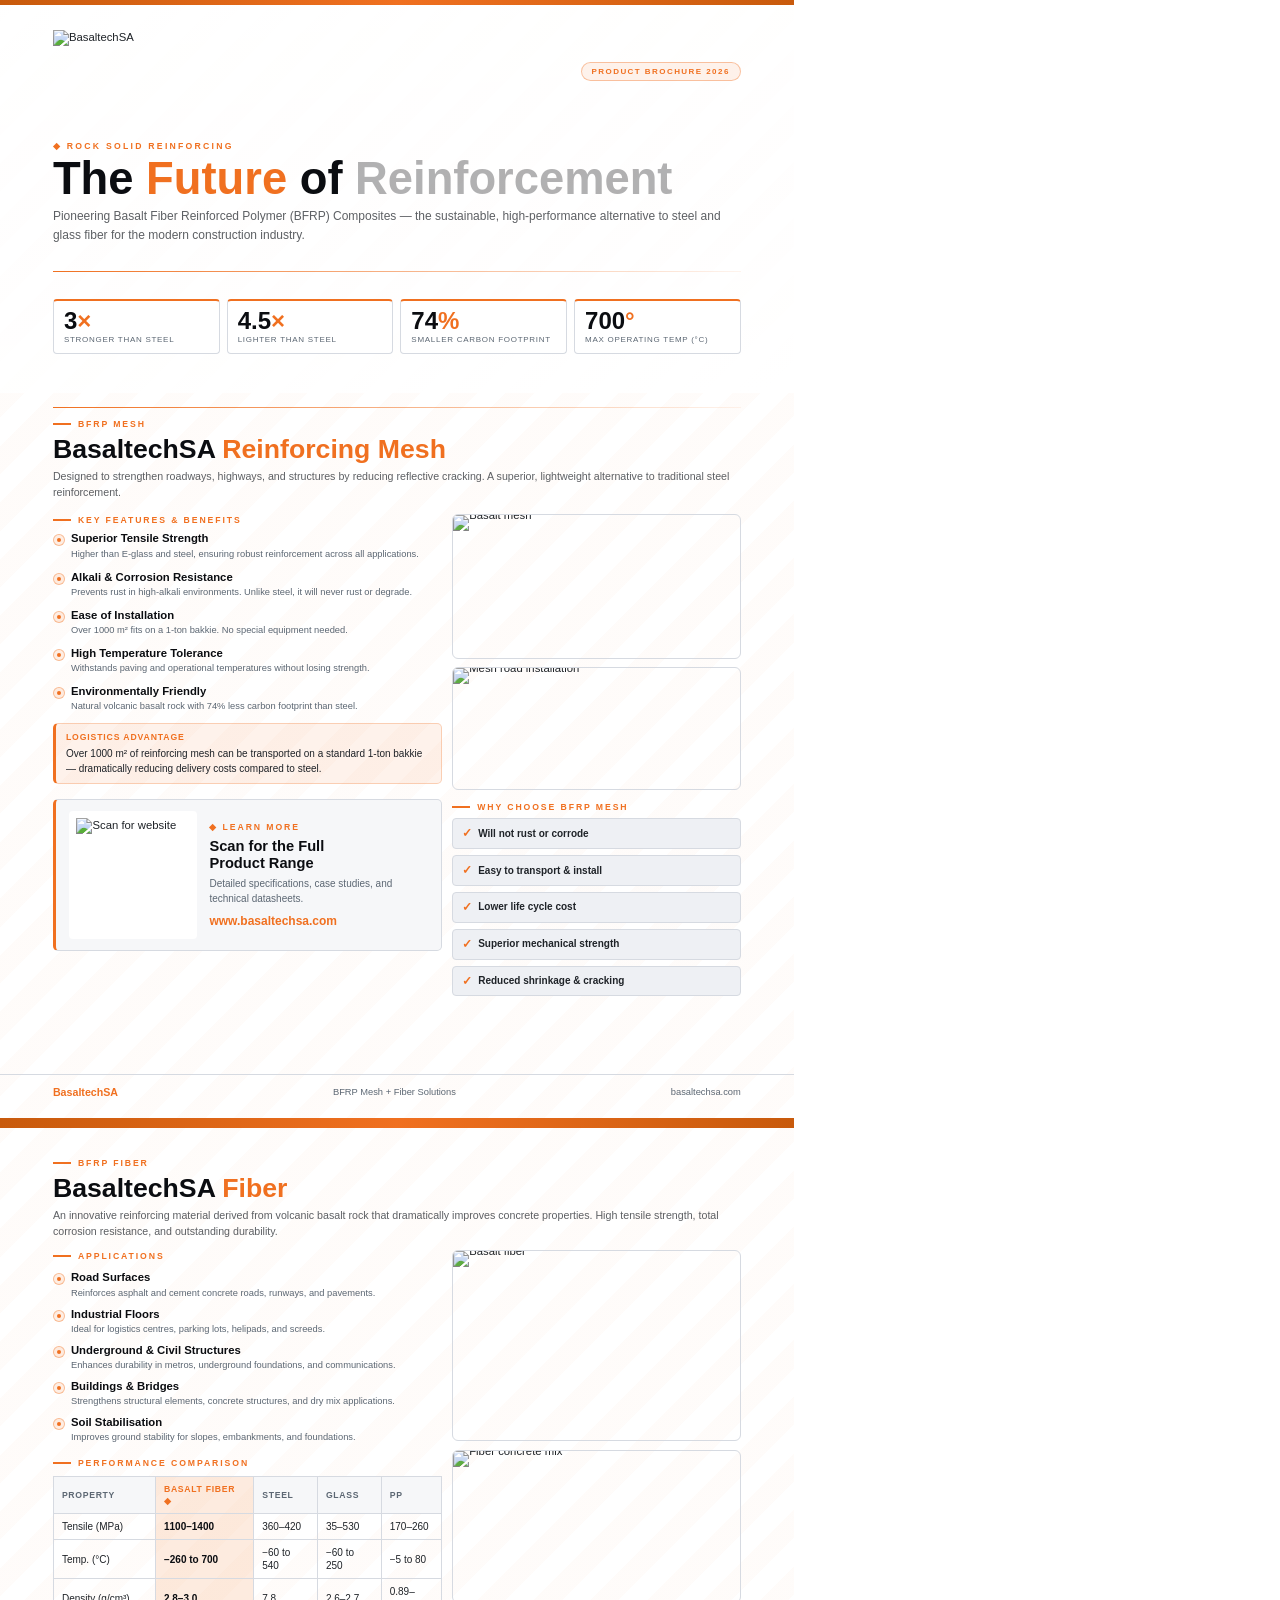
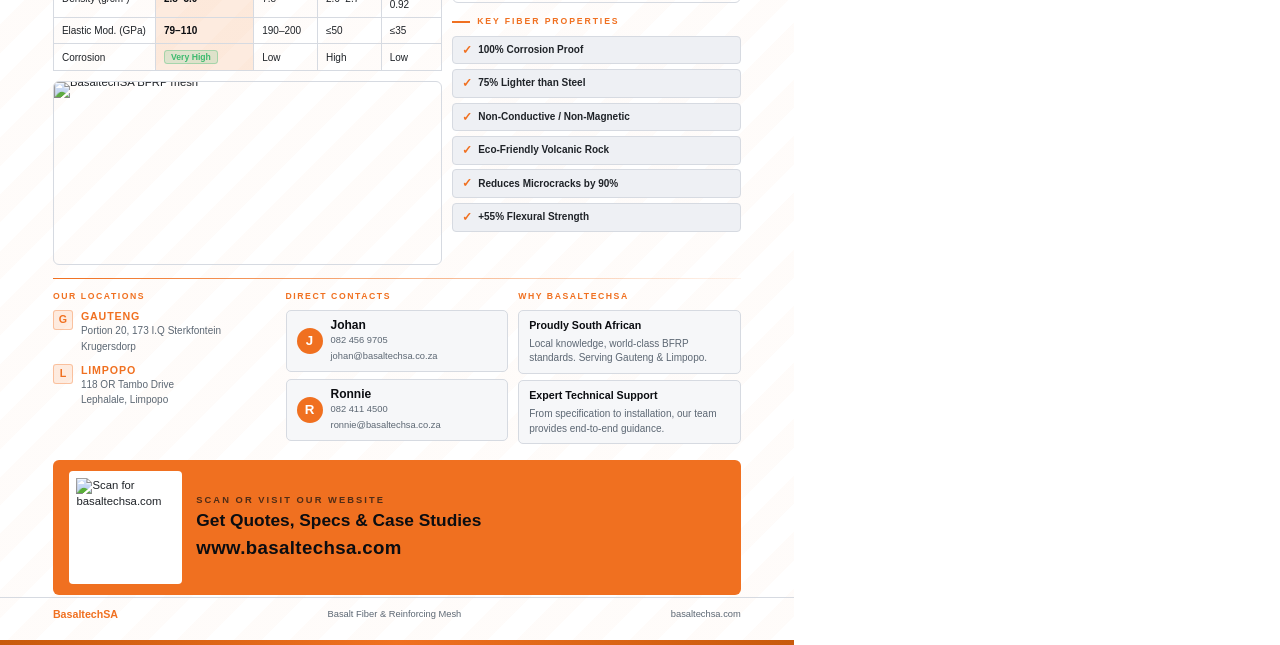
==== flyer/flyer_source_light.html @ 9d3e3dca "light" ====
<!DOCTYPE html>
<html lang="en">
<head>
<meta charset="UTF-8"/>
<style>

@page { size: A4; margin: 0; }
*, *::before, *::after { box-sizing: border-box; margin: 0; padding: 0; }

:root {
  --orange:      #F07020;
  --orange-dark: #C85A0C;
  --dark:        #ffffff;
  --card:        #f6f7f9;
  --card-2:      #eef0f4;
  --line:        #d6dae1;
  --text:        #1f2328;
  --muted:       #5c6773;
  --white:       #0b0d11;
}

body {
  font-family: "Liberation Sans", Arial, sans-serif;
  background: var(--dark);
  color: var(--text);
  font-size: 8.5pt;
  line-height: 1.4;
}

.page {
  width: 210mm;
  height: 297mm;
  position: relative;
  overflow: hidden;
  break-after: page;
  background: var(--dark);
}
.page:last-child { break-after: auto; }

.top-bar, .btm-bar {
  position: absolute; left: 0; right: 0; height: 5px; z-index: 10;
  background: linear-gradient(90deg, var(--orange-dark), var(--orange), var(--orange-dark));
}
.top-bar { top: 0; }
.btm-bar { bottom: 0; }

.stripes {
  position: absolute; inset: 0; z-index: 0; pointer-events: none;
  background-image: repeating-linear-gradient(
    -45deg, transparent, transparent 20px,
    rgba(240,112,32,0.025) 20px, rgba(240,112,32,0.025) 40px
  );
}

/* ─── SHARED ─────────────────────────── */
.eyebrow {
  font-family: "URW Gothic", "Liberation Sans", sans-serif;
  font-size: 6.5pt; font-weight: 700; letter-spacing: 0.22em;
  text-transform: uppercase; color: var(--orange);
  display: flex; align-items: center; gap: 7px; margin-bottom: 4pt;
}
.eyebrow::before { content: ''; width: 18px; height: 2px; background: var(--orange); flex-shrink: 0; }

.section-title {
  font-family: "URW Gothic", "Liberation Sans", sans-serif;
  font-size: 20pt; font-weight: 700; line-height: 1.1; color: var(--white); margin-bottom: 3pt;
}
.section-title .acc { color: var(--orange); }
.section-sub { font-size: 8pt; color: rgba(31,35,40,0.72); line-height: 1.5; margin-bottom: 8pt; }

.card { background: var(--card); border: 1px solid var(--line); border-radius: 5px; padding: 7px 10px; }
.card-orange {
  background: rgba(240,112,32,0.09); border: 1px solid rgba(240,112,32,0.28);
  border-left: 3px solid var(--orange); border-radius: 5px; padding: 7px 10px;
}

.feat-item { display: flex; gap: 6px; align-items: flex-start; margin-bottom: 5pt; }
.feat-dot {
  width: 12px; height: 12px; flex-shrink: 0; margin-top: 2px;
  background: rgba(240,112,32,0.12); border: 1px solid rgba(240,112,32,0.4);
  border-radius: 50%; display: flex; align-items: center; justify-content: center;
}
.feat-dot::after { content: ''; width: 4px; height: 4px; background: var(--orange); border-radius: 50%; }
.feat-title { font-family: "URW Gothic", sans-serif; font-weight: 700; font-size: 8.5pt; color: var(--white); display: block; line-height: 1.2; }
.feat-desc { font-size: 7pt; color: var(--muted); line-height: 1.35; }

.check-item {
  display: flex; align-items: center; gap: 6px;
  background: var(--card-2); border: 1px solid var(--line);
  border-radius: 4px; padding: 5px 9px; margin-bottom: 3.5pt;
}
.check-mark { color: var(--orange); font-size: 9pt; font-weight: 700; flex-shrink: 0; }
.check-text { font-family: "URW Gothic", sans-serif; font-weight: 700; font-size: 7.5pt; color: var(--text); }

.img-box { border-radius: 6px; overflow: hidden; border: 1px solid var(--line); line-height: 0; }
.img-box img { width: 100%; display: block; filter: saturate(0.9); object-fit: cover; }

.two-col { display: flex; gap: 10px; }
.col-l { flex: 0 0 103mm; width: 103mm; }
.col-r { flex: 1; }

.pg-footer {
  position: absolute; bottom: 6mm; left: 0; right: 0;
  padding: 2.5mm 14mm 0; border-top: 1px solid var(--line);
  display: flex; justify-content: space-between; align-items: center;
  font-size: 7pt; color: var(--muted); z-index: 5;
}
.pg-footer-brand { font-family: "URW Gothic", sans-serif; font-weight: 700; color: var(--orange); font-size: 8pt; }

/* ════ PAGE 1 ═══════════════════════════ */

.p1-bg {
  position: absolute; top: 0; left: 0; right: 0; height: 97mm; z-index: 0;
  background-image: url('file:///sessions/stoic-focused-clarke/mnt/BasaltechSA/images/BasaltMeshRoad.avif');
  background-size: cover; background-position: center 35%;
  filter: brightness(1.05) saturate(0.75);
}
.p1-grad {
  position: absolute; top: 0; left: 0; right: 0; height: 104mm; z-index: 1;
  background: linear-gradient(175deg, rgba(255,255,255,0.96) 0%, rgba(255,255,255,0.7) 55%, rgba(255,255,255,1) 100%);
}
.p1-cover { position: relative; z-index: 2; padding: 8mm 14mm 6mm; }

.p1-header { display: flex; align-items: center; justify-content: space-between; margin-bottom: 7mm; }
.p1-logo { height: 22mm; width: auto; }

/* QR Code panel — page 1 (big, fills space) */
.qr-panel {
  display: flex; gap: 12px; align-items: center;
  background: var(--card); border: 1px solid var(--line);
  border-left: 3px solid var(--orange);
  border-radius: 5px; padding: 11px 13px; margin-top: 9pt;
}
.qr-panel-img {
  width: 34mm; height: 34mm; flex-shrink: 0;
  border-radius: 4px; background: #fff; padding: 2mm;
}
.qr-panel-img img { width: 100%; height: 100%; display: block; }
.qr-panel-eyebrow {
  font-family: "URW Gothic", sans-serif; font-weight: 700; font-size: 6.5pt;
  color: var(--orange); letter-spacing: 0.22em; text-transform: uppercase;
  margin-bottom: 4pt;
}
.qr-panel-title {
  font-family: "URW Gothic", sans-serif; font-weight: 700; font-size: 11pt;
  color: var(--white); line-height: 1.15; margin-bottom: 4pt;
}
.qr-panel-text { font-size: 7.5pt; color: var(--muted); line-height: 1.45; margin-bottom: 5pt; }
.qr-panel-url {
  font-family: "URW Gothic", sans-serif; font-weight: 700; font-size: 9pt;
  color: var(--orange); display: block;
}

/* Web banner with integrated QR — page 2 */
.web-cta {
  background: var(--orange); border-radius: 6px; padding: 11px 16px;
  display: flex; align-items: center; gap: 14px; margin-top: 9pt;
}
.web-cta-qr {
  width: 30mm; height: 30mm; flex-shrink: 0;
  background: #fff; border-radius: 4px; padding: 2mm;
}
.web-cta-qr img { width: 100%; height: 100%; display: block; }
.web-cta-label {
  font-family: "URW Gothic", sans-serif; font-size: 7pt; font-weight: 700;
  letter-spacing: 0.22em; text-transform: uppercase; color: rgba(17,18,20,0.72);
  margin-bottom: 3pt;
}
.web-cta-headline {
  font-family: "URW Gothic", sans-serif; font-size: 13pt; font-weight: 700;
  color: #0b0d11; line-height: 1.15; margin-bottom: 3pt;
}
.web-cta-url {
  font-family: "URW Gothic", sans-serif; font-size: 14pt; font-weight: 700;
  color: #0b0d11; letter-spacing: 0.02em;
}
.p1-badge {
  font-family: "URW Gothic", sans-serif; font-size: 6pt; font-weight: 700;
  letter-spacing: 0.18em; text-transform: uppercase; color: var(--orange);
  border: 1px solid rgba(240,112,32,0.38); background: rgba(240,112,32,0.09);
  padding: 3px 10px; border-radius: 20px;
}
.p1-tag {
  font-family: "URW Gothic", sans-serif; font-size: 6.5pt; font-weight: 700;
  letter-spacing: 0.26em; text-transform: uppercase; color: var(--orange); margin-bottom: 3pt;
}
.p1-h1 {
  font-family: "URW Gothic", "Liberation Sans", sans-serif;
  font-size: 34pt; font-weight: 700; line-height: 1.0; color: var(--white); margin-bottom: 4pt;
}
.p1-h1 .acc { color: var(--orange); }
.p1-h1 .dim { color: rgba(11,13,17,0.32); }
.p1-sub { font-size: 9pt; color: rgba(31,35,40,0.72); line-height: 1.6; margin-bottom: 7mm; }

.p1-divider { height: 1px; background: linear-gradient(90deg, var(--orange), rgba(240,112,32,0.08)); margin-bottom: 7mm; }

.p1-stats { display: flex; gap: 7px; }
.p1-stat {
  flex: 1; background: rgba(255,255,255,0.94); border: 1px solid var(--line);
  border-top: 2.5px solid var(--orange); border-radius: 4px; padding: 8px 10px;
}
.p1-stat-n { font-family: "URW Gothic", sans-serif; font-size: 18pt; font-weight: 700; color: var(--white); line-height: 1; }
.p1-stat-n em { color: var(--orange); font-style: normal; }
.p1-stat-l { font-size: 6pt; color: var(--muted); text-transform: uppercase; letter-spacing: 0.09em; margin-top: 2px; line-height: 1.3; }

.p1-mesh { position: relative; z-index: 2; padding: 8mm 14mm 0; }
.p1-mesh .section-sub { margin-bottom: 10pt; }
.p1-mesh .feat-item { margin-bottom: 6.5pt; }
.p1-mesh .check-item { margin-bottom: 4.5pt; padding: 6px 9px; }
.p1-mesh .qr-panel { margin-top: 11pt; }

/* ════ PAGE 2 ═══════════════════════════ */

.p2-body { position: relative; z-index: 2; padding: 9mm 14mm 0; }

.comp-table { width: 100%; border-collapse: collapse; font-size: 7.5pt; margin-top: 5pt; }
.comp-table th {
  background: var(--card); color: var(--muted);
  font-family: "URW Gothic", sans-serif; font-weight: 700; font-size: 6.5pt;
  letter-spacing: 0.08em; text-transform: uppercase;
  padding: 6px 8px; border: 1px solid var(--line); text-align: left;
}
.comp-table th.hl { background: rgba(240,112,32,0.14); color: var(--orange); }
.comp-table td { padding: 6px 8px; border: 1px solid var(--line); color: var(--text); line-height: 1.3; }
.comp-table tr:nth-child(even) td { background: rgba(255,255,255,0.025); }
.comp-table tr td.hl, .comp-table tr:nth-child(even) td.hl { background: rgba(240,112,32,0.14); color: var(--white); font-family: "URW Gothic", sans-serif; font-weight: 700; }
.badge-green {
  background: rgba(61,186,110,0.16); color: #3dba6e; border: 1px solid rgba(61,186,110,0.35);
  border-radius: 3px; padding: 1px 6px; font-size: 6.5pt;
  font-family: "URW Gothic", sans-serif; font-weight: 700;
}

.contact-grid { display: flex; gap: 10px; margin-bottom: 8pt; }
.contact-col { flex: 1; }
.contact-col-title {
  font-family: "URW Gothic", sans-serif; font-size: 6.5pt; font-weight: 700;
  letter-spacing: 0.18em; text-transform: uppercase; color: var(--orange); margin-bottom: 6pt;
}
.loc-item { display: flex; gap: 8px; align-items: flex-start; margin-bottom: 7pt; }
.loc-icon {
  width: 20px; height: 20px; background: rgba(240,112,32,0.12);
  border: 1px solid rgba(240,112,32,0.35); border-radius: 3px;
  color: var(--orange); font-family: "URW Gothic", sans-serif; font-weight: 700; font-size: 8pt;
  display: flex; align-items: center; justify-content: center; flex-shrink: 0;
}
.loc-label { font-family: "URW Gothic", sans-serif; font-weight: 700; font-size: 8pt; color: var(--orange); text-transform: uppercase; letter-spacing: 0.08em; display: block; line-height: 1.2; }
.loc-addr { font-size: 7.5pt; color: var(--muted); line-height: 1.5; }

.person-card {
  display: flex; gap: 8px; align-items: center;
  background: var(--card); border: 1px solid var(--line);
  border-radius: 5px; padding: 7px 10px; margin-bottom: 5pt;
}
.person-avatar {
  width: 26px; height: 26px; background: var(--orange); border-radius: 50%;
  color: #fff; font-family: "URW Gothic", sans-serif; font-weight: 700; font-size: 10pt;
  display: flex; align-items: center; justify-content: center; flex-shrink: 0;
}
.person-name { font-family: "URW Gothic", sans-serif; font-weight: 700; font-size: 9pt; color: var(--white); display: block; line-height: 1.2; }
.person-detail { font-size: 7pt; color: var(--muted); line-height: 1.5; }

.web-banner {
  background: var(--orange); border-radius: 5px; padding: 9px 14px;
  display: flex; justify-content: space-between; align-items: center; margin-top: 9pt;
}
.web-banner-label { font-family: "URW Gothic", sans-serif; font-size: 7pt; font-weight: 700; letter-spacing: 0.18em; text-transform: uppercase; color: rgba(17,18,20,0.72); }
.web-banner-url { font-family: "URW Gothic", sans-serif; font-size: 15pt; font-weight: 700; color: #0b0d11; }

</style>
</head>
<body>

<!-- ══════════ PAGE 1 — COVER + MESH ══════════ -->
<div class="page">
  <div class="top-bar"></div>
  <div class="btm-bar"></div>
  <div class="stripes"></div>
  <div class="p1-bg"></div>
  <div class="p1-grad"></div>

  <div class="p1-cover">
    <div class="p1-header">
      <img class="p1-logo"
           src="file:///sessions/stoic-focused-clarke/mnt/BasaltechSA/images/logo/basaltechsa-small-margin.png"
           alt="BasaltechSA"/>
      <span class="p1-badge">Product Brochure 2026</span>
    </div>
    <div class="p1-tag">◆ Rock Solid Reinforcing</div>
    <div class="p1-h1">The <span class="acc">Future</span> of <span class="dim">Reinforcement</span></div>
    <div class="p1-sub">Pioneering Basalt Fiber Reinforced Polymer (BFRP) Composites — the sustainable, high-performance alternative to steel and glass fiber for the modern construction industry.</div>
    <div class="p1-divider"></div>
    <div class="p1-stats">
      <div class="p1-stat"><div class="p1-stat-n">3<em>×</em></div><div class="p1-stat-l">Stronger Than Steel</div></div>
      <div class="p1-stat"><div class="p1-stat-n">4.5<em>×</em></div><div class="p1-stat-l">Lighter Than Steel</div></div>
      <div class="p1-stat"><div class="p1-stat-n">74<em>%</em></div><div class="p1-stat-l">Smaller Carbon Footprint</div></div>
      <div class="p1-stat"><div class="p1-stat-n">700<em>°</em></div><div class="p1-stat-l">Max Operating Temp (°C)</div></div>
    </div>
  </div>

  <div class="p1-mesh">
    <div style="height:1px;background:linear-gradient(90deg,var(--orange),rgba(240,112,32,0.08));margin-bottom:7pt;"></div>
    <div class="eyebrow">BFRP Mesh</div>
    <div class="section-title">BasaltechSA <span class="acc">Reinforcing Mesh</span></div>
    <div class="section-sub">Designed to strengthen roadways, highways, and structures by reducing reflective cracking. A superior, lightweight alternative to traditional steel reinforcement.</div>

    <div class="two-col">
      <div class="col-l">
        <div class="eyebrow" style="margin-bottom:5pt;">Key Features &amp; Benefits</div>
        <div class="feat-item"><div class="feat-dot"></div><div>
          <span class="feat-title">Superior Tensile Strength</span>
          <span class="feat-desc">Higher than E-glass and steel, ensuring robust reinforcement across all applications.</span>
        </div></div>
        <div class="feat-item"><div class="feat-dot"></div><div>
          <span class="feat-title">Alkali &amp; Corrosion Resistance</span>
          <span class="feat-desc">Prevents rust in high-alkali environments. Unlike steel, it will never rust or degrade.</span>
        </div></div>
        <div class="feat-item"><div class="feat-dot"></div><div>
          <span class="feat-title">Ease of Installation</span>
          <span class="feat-desc">Over 1000 m² fits on a 1-ton bakkie. No special equipment needed.</span>
        </div></div>
        <div class="feat-item"><div class="feat-dot"></div><div>
          <span class="feat-title">High Temperature Tolerance</span>
          <span class="feat-desc">Withstands paving and operational temperatures without losing strength.</span>
        </div></div>
        <div class="feat-item"><div class="feat-dot"></div><div>
          <span class="feat-title">Environmentally Friendly</span>
          <span class="feat-desc">Natural volcanic basalt rock with 74% less carbon footprint than steel.</span>
        </div></div>
        <div class="card-orange" style="margin-top:6pt;">
          <div style="font-family:'URW Gothic',sans-serif;font-weight:700;font-size:6.5pt;color:var(--orange);letter-spacing:0.1em;text-transform:uppercase;margin-bottom:3pt;">Logistics Advantage</div>
          <div style="font-size:7.5pt;color:var(--text);line-height:1.45;">Over 1000 m² of reinforcing mesh can be transported on a standard 1-ton bakkie — dramatically reducing delivery costs compared to steel.</div>
        </div>

        <div class="qr-panel">
          <div class="qr-panel-img">
            <img src="file:///sessions/stoic-focused-clarke/mnt/BasaltechSA/images/qrcode-light.png" alt="Scan for website"/>
          </div>
          <div>
            <div class="qr-panel-eyebrow">◆ Learn More</div>
            <div class="qr-panel-title">Scan for the Full<br>Product Range</div>
            <div class="qr-panel-text">Detailed specifications, case studies, and technical datasheets.</div>
            <span class="qr-panel-url">www.basaltechsa.com</span>
          </div>
        </div>
      </div>

      <div class="col-r">
        <div class="img-box" style="margin-bottom:6pt;">
          <img src="file:///sessions/stoic-focused-clarke/mnt/BasaltechSA/images/BasaltMesh1.jpg"
               style="height:38mm;" alt="Basalt mesh"/>
        </div>
        <div class="img-box" style="margin-bottom:8pt;">
          <img src="file:///sessions/stoic-focused-clarke/mnt/BasaltechSA/images/BasaltMeshRoad1.avif"
               style="height:32mm;" alt="Mesh road installation"/>
        </div>
        <div class="eyebrow" style="margin-bottom:4pt;">Why Choose BFRP Mesh</div>
        <div class="check-item"><span class="check-mark">✓</span><span class="check-text">Will not rust or corrode</span></div>
        <div class="check-item"><span class="check-mark">✓</span><span class="check-text">Easy to transport &amp; install</span></div>
        <div class="check-item"><span class="check-mark">✓</span><span class="check-text">Lower life cycle cost</span></div>
        <div class="check-item"><span class="check-mark">✓</span><span class="check-text">Superior mechanical strength</span></div>
        <div class="check-item"><span class="check-mark">✓</span><span class="check-text">Reduced shrinkage &amp; cracking</span></div>
      </div>
    </div>
  </div>

  <div class="pg-footer">
    <span class="pg-footer-brand">BasaltechSA</span>
    <span>BFRP Mesh + Fiber Solutions</span>
    <span>basaltechsa.com</span>
  </div>
</div>


<!-- ══════════ PAGE 2 — FIBER + CONTACT (unchanged) ══════════ -->
<div class="page">
  <div class="top-bar"></div>
  <div class="btm-bar"></div>
  <div class="stripes"></div>

  <div class="p2-body">

    <div class="eyebrow">BFRP Fiber</div>
    <div class="section-title">BasaltechSA <span class="acc">Fiber</span></div>
    <div class="section-sub">An innovative reinforcing material derived from volcanic basalt rock that dramatically improves concrete properties. High tensile strength, total corrosion resistance, and outstanding durability.</div>

    <div class="two-col">
      <div class="col-l">
        <div class="eyebrow" style="margin-bottom:7pt;">Applications</div>
        <div class="feat-item"><div class="feat-dot"></div><div>
          <span class="feat-title">Road Surfaces</span>
          <span class="feat-desc">Reinforces asphalt and cement concrete roads, runways, and pavements.</span>
        </div></div>
        <div class="feat-item"><div class="feat-dot"></div><div>
          <span class="feat-title">Industrial Floors</span>
          <span class="feat-desc">Ideal for logistics centres, parking lots, helipads, and screeds.</span>
        </div></div>
        <div class="feat-item"><div class="feat-dot"></div><div>
          <span class="feat-title">Underground &amp; Civil Structures</span>
          <span class="feat-desc">Enhances durability in metros, underground foundations, and communications.</span>
        </div></div>
        <div class="feat-item"><div class="feat-dot"></div><div>
          <span class="feat-title">Buildings &amp; Bridges</span>
          <span class="feat-desc">Strengthens structural elements, concrete structures, and dry mix applications.</span>
        </div></div>
        <div class="feat-item"><div class="feat-dot"></div><div>
          <span class="feat-title">Soil Stabilisation</span>
          <span class="feat-desc">Improves ground stability for slopes, embankments, and foundations.</span>
        </div></div>

        <div class="eyebrow" style="margin-top:9pt;margin-bottom:5pt;">Performance Comparison</div>
        <table class="comp-table">
          <thead>
            <tr>
              <th style="width:27mm;">Property</th>
              <th class="hl" style="width:26mm;">Basalt Fiber ◆</th>
              <th>Steel</th><th>Glass</th><th>PP</th>
            </tr>
          </thead>
          <tbody>
            <tr><td>Tensile (MPa)</td><td class="hl">1100–1400</td><td>360–420</td><td>35–530</td><td>170–260</td></tr>
            <tr><td>Temp. (°C)</td><td class="hl">−260 to 700</td><td>−60 to 540</td><td>−60 to 250</td><td>−5 to 80</td></tr>
            <tr><td>Density (g/cm³)</td><td class="hl">2.8–3.0</td><td>7.8</td><td>2.6–2.7</td><td>0.89–0.92</td></tr>
            <tr><td>Elastic Mod. (GPa)</td><td class="hl">79–110</td><td>190–200</td><td>≤50</td><td>≤35</td></tr>
            <tr><td>Corrosion</td><td class="hl"><span class="badge-green">Very High</span></td><td>Low</td><td>High</td><td>Low</td></tr>
          </tbody>
        </table>

        <div class="img-box" style="margin-top:8pt;">
          <img src="file:///sessions/stoic-focused-clarke/mnt/BasaltechSA/images/BasaltMesh3.jpg"
               style="height:48mm;" alt="BasaltechSA BFRP mesh"/>
        </div>
      </div>

      <div class="col-r">
        <div class="img-box" style="margin-bottom:7pt;">
          <img src="file:///sessions/stoic-focused-clarke/mnt/BasaltechSA/images/Fiber1.jpg"
               style="height:50mm;" alt="Basalt fiber"/>
        </div>
        <div class="img-box" style="margin-bottom:9pt;">
          <img src="file:///sessions/stoic-focused-clarke/mnt/BasaltechSA/images/FiberConcreteMix.jpg"
               style="height:40mm;" alt="Fiber concrete mix"/>
        </div>
        <div class="eyebrow" style="margin-bottom:6pt;">Key Fiber Properties</div>
        <div class="check-item"><span class="check-mark">✓</span><span class="check-text">100% Corrosion Proof</span></div>
        <div class="check-item"><span class="check-mark">✓</span><span class="check-text">75% Lighter than Steel</span></div>
        <div class="check-item"><span class="check-mark">✓</span><span class="check-text">Non-Conductive / Non-Magnetic</span></div>
        <div class="check-item"><span class="check-mark">✓</span><span class="check-text">Eco-Friendly Volcanic Rock</span></div>
        <div class="check-item"><span class="check-mark">✓</span><span class="check-text">Reduces Microcracks by 90%</span></div>
        <div class="check-item"><span class="check-mark">✓</span><span class="check-text">+55% Flexural Strength</span></div>
      </div>
    </div>

    <div style="height:1px;background:linear-gradient(90deg,var(--orange),rgba(240,112,32,0.08));margin:10pt 0 8pt;"></div>

    <div class="contact-grid">
      <div class="contact-col">
        <div class="contact-col-title">Our Locations</div>
        <div class="loc-item">
          <div class="loc-icon">G</div>
          <div><span class="loc-label">Gauteng</span><span class="loc-addr">Portion 20, 173 I.Q Sterkfontein<br>Krugersdorp</span></div>
        </div>
        <div class="loc-item">
          <div class="loc-icon">L</div>
          <div><span class="loc-label">Limpopo</span><span class="loc-addr">118 OR Tambo Drive<br>Lephalale, Limpopo</span></div>
        </div>
      </div>
      <div class="contact-col">
        <div class="contact-col-title">Direct Contacts</div>
        <div class="person-card">
          <div class="person-avatar">J</div>
          <div><span class="person-name">Johan</span><span class="person-detail">082 456 9705<br>johan@basaltechsa.co.za</span></div>
        </div>
        <div class="person-card">
          <div class="person-avatar">R</div>
          <div><span class="person-name">Ronnie</span><span class="person-detail">082 411 4500<br>ronnie@basaltechsa.co.za</span></div>
        </div>
      </div>
      <div class="contact-col">
        <div class="contact-col-title">Why BasaltechSA</div>
        <div class="card" style="margin-bottom:5pt;">
          <div style="font-family:'URW Gothic',sans-serif;font-weight:700;font-size:8pt;color:var(--white);margin-bottom:3pt;">Proudly South African</div>
          <div style="font-size:7.5pt;color:var(--muted);line-height:1.45;">Local knowledge, world-class BFRP standards. Serving Gauteng &amp; Limpopo.</div>
        </div>
        <div class="card">
          <div style="font-family:'URW Gothic',sans-serif;font-weight:700;font-size:8pt;color:var(--white);margin-bottom:3pt;">Expert Technical Support</div>
          <div style="font-size:7.5pt;color:var(--muted);line-height:1.45;">From specification to installation, our team provides end-to-end guidance.</div>
        </div>
      </div>
    </div>

    <div class="web-cta">
      <div class="web-cta-qr">
        <img src="file:///sessions/stoic-focused-clarke/mnt/BasaltechSA/images/qrcode-light.png" alt="Scan for basaltechsa.com"/>
      </div>
      <div style="flex:1;">
        <div class="web-cta-label">Scan or Visit Our Website</div>
        <div class="web-cta-headline">Get Quotes, Specs &amp; Case Studies</div>
        <div class="web-cta-url">www.basaltechsa.com</div>
      </div>
    </div>

  </div>

  <div class="pg-footer">
    <span class="pg-footer-brand">BasaltechSA</span>
    <span>Basalt Fiber &amp; Reinforcing Mesh</span>
    <span>basaltechsa.com</span>
  </div>
</div>

</body>
</html>
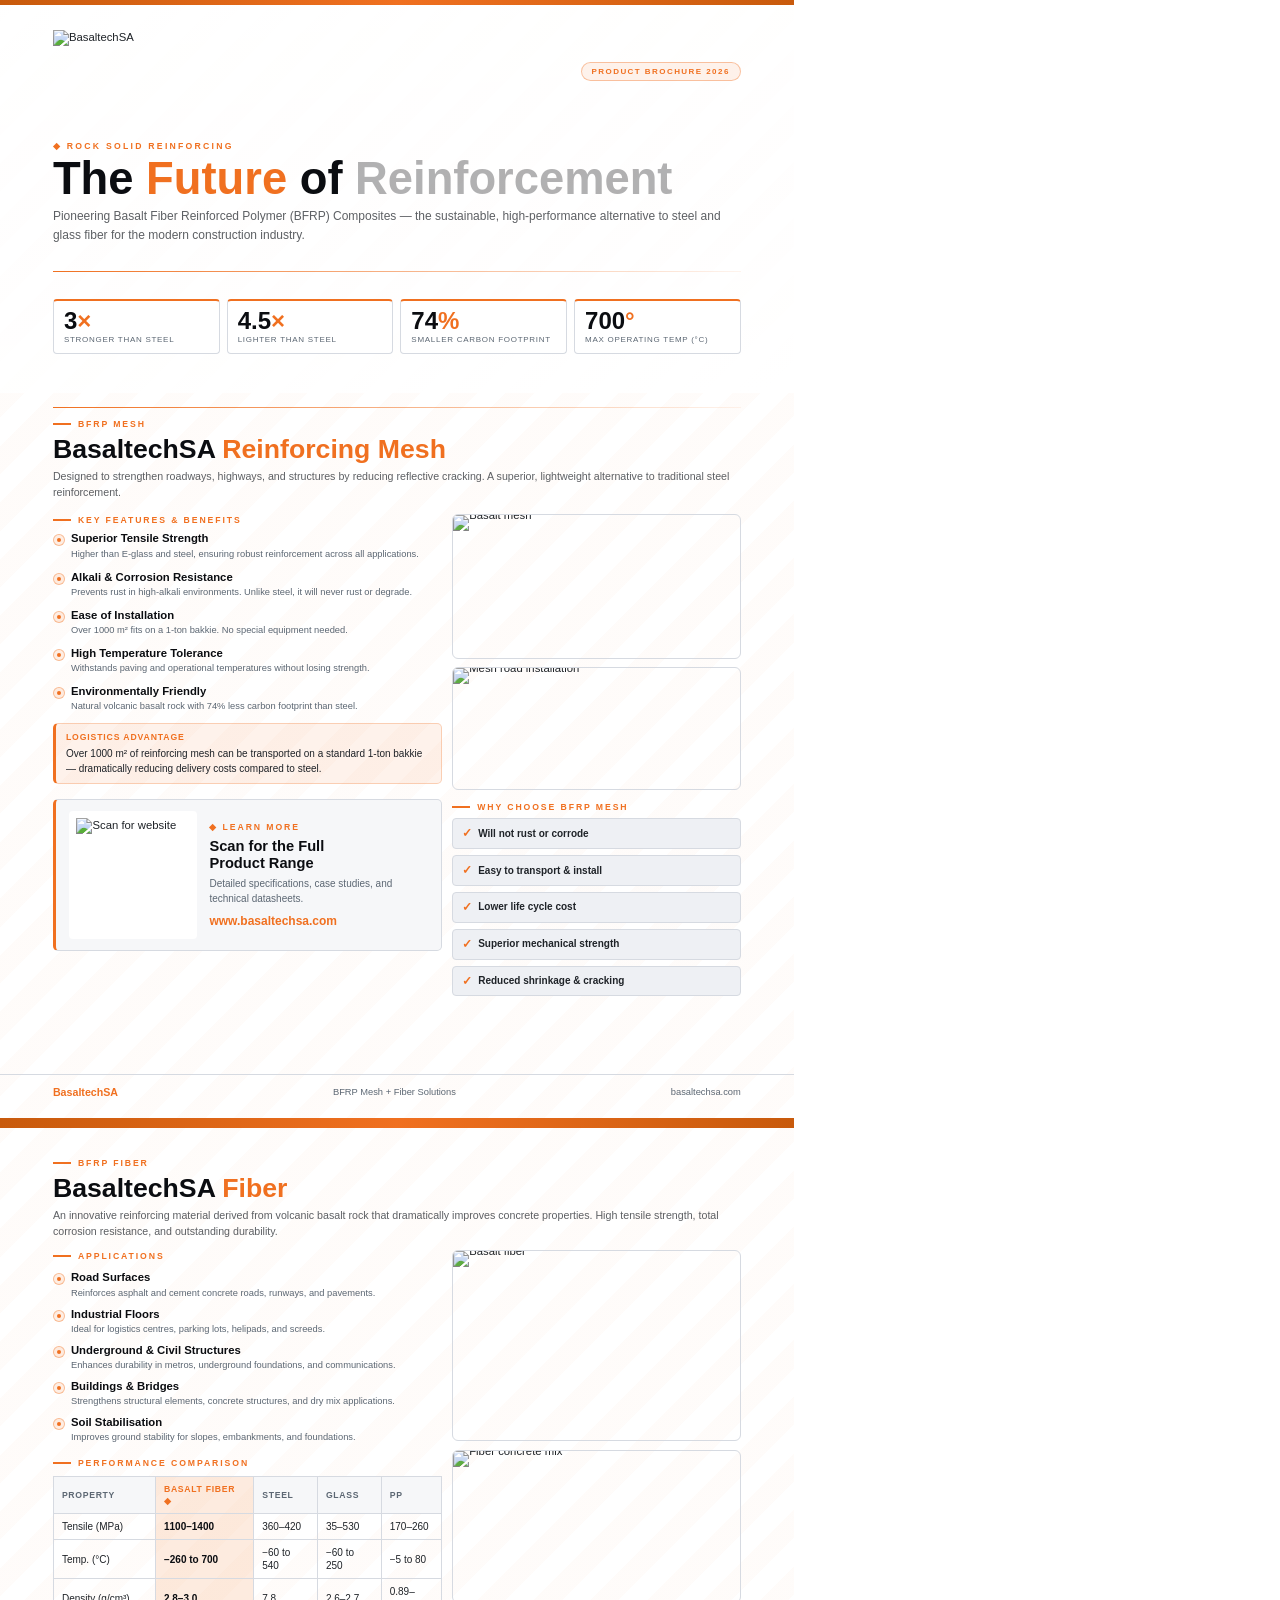
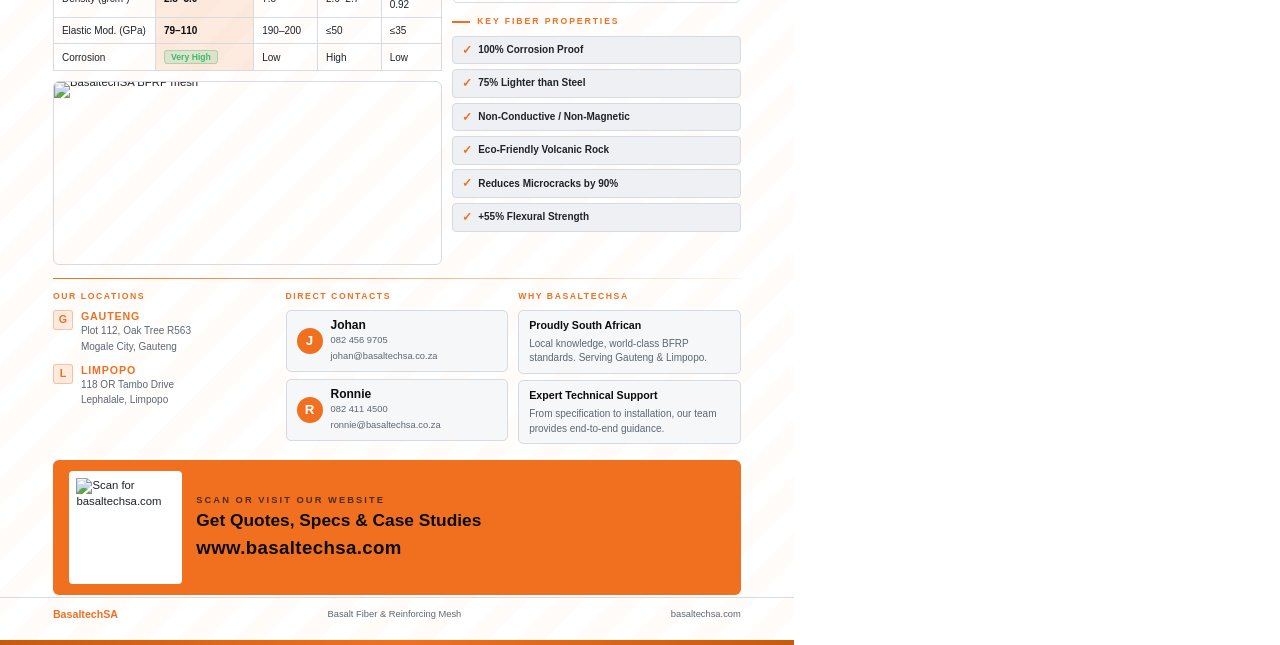
==== commit 5c024b63: "updates" ====
--- a/flyer/flyer_source_light.html
+++ b/flyer/flyer_source_light.html
@@ -457,7 +457,7 @@
         <div class="contact-col-title">Our Locations</div>
         <div class="loc-item">
           <div class="loc-icon">G</div>
-          <div><span class="loc-label">Gauteng</span><span class="loc-addr">Portion 20, 173 I.Q Sterkfontein<br>Krugersdorp</span></div>
+          <div><span class="loc-label">Gauteng</span><span class="loc-addr">Plot 112, Oak Tree R563<br>Mogale City, Gauteng</span></div>
         </div>
         <div class="loc-item">
           <div class="loc-icon">L</div>
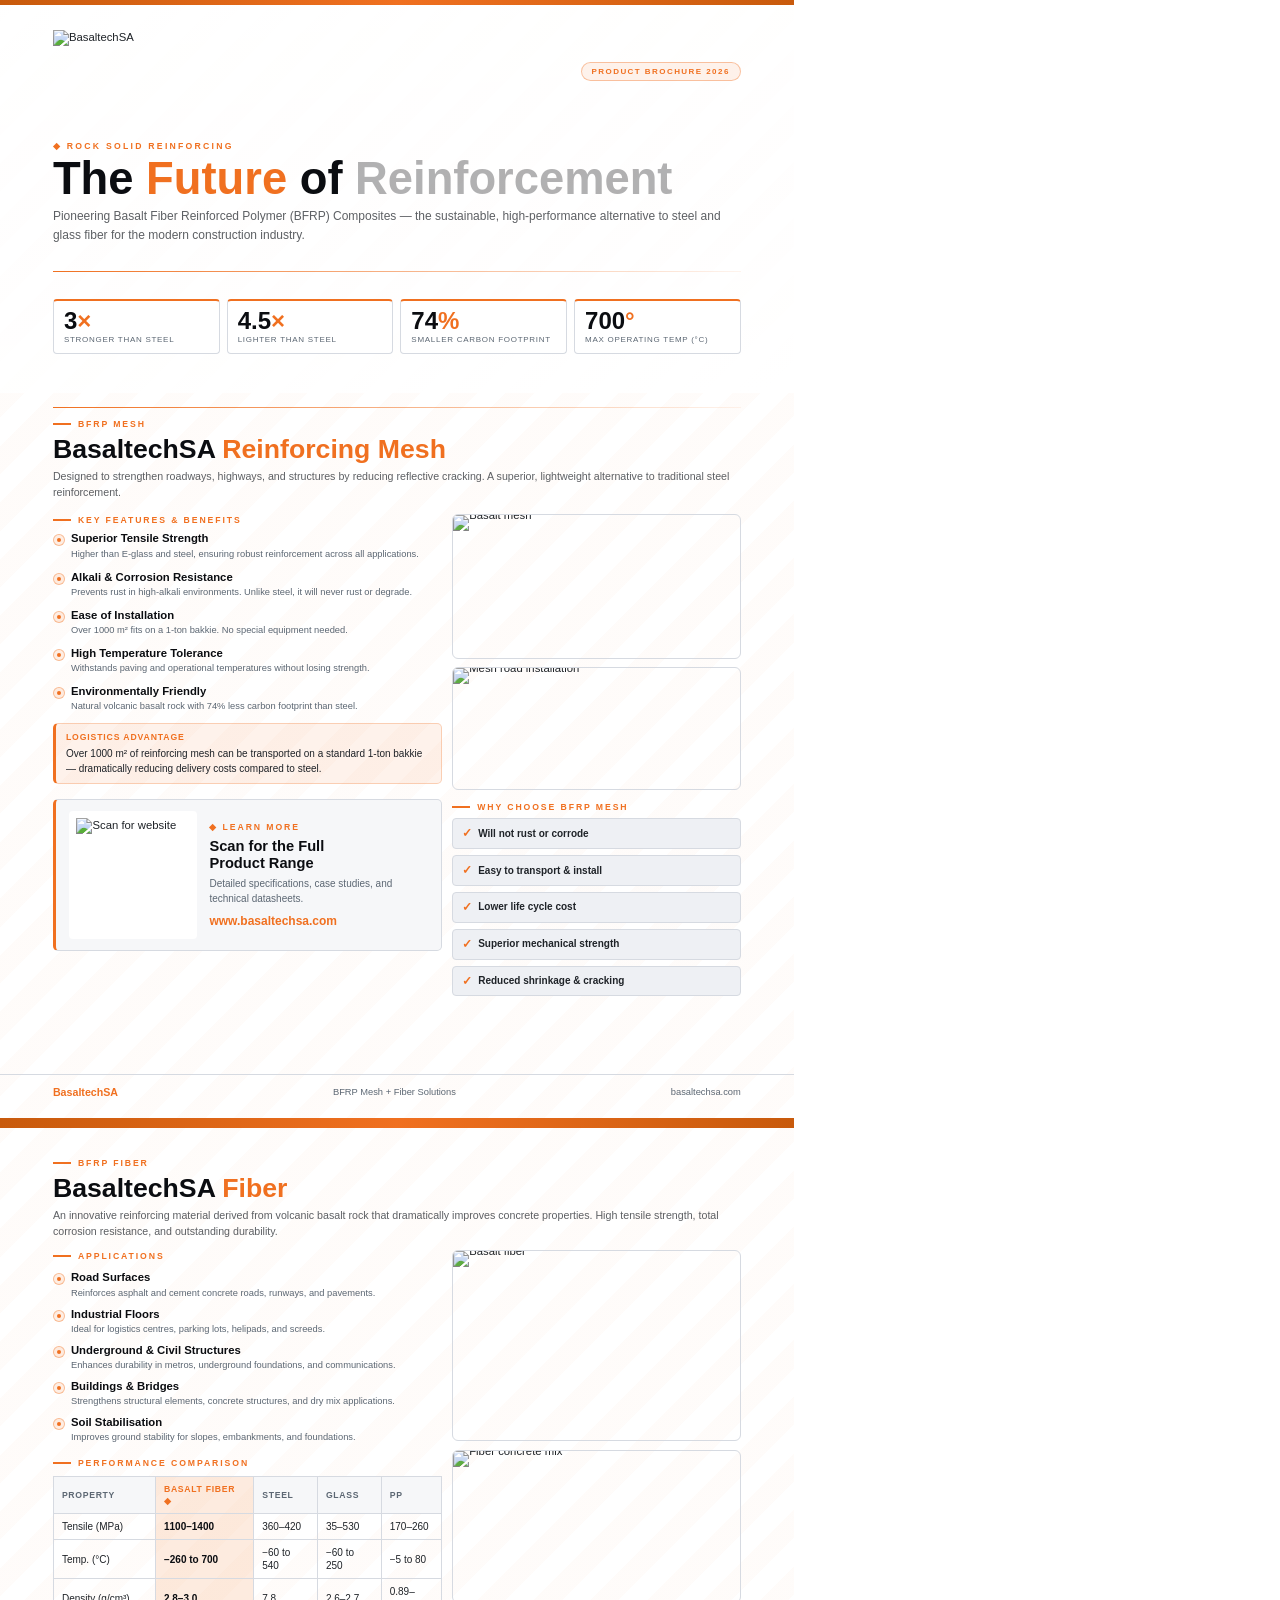
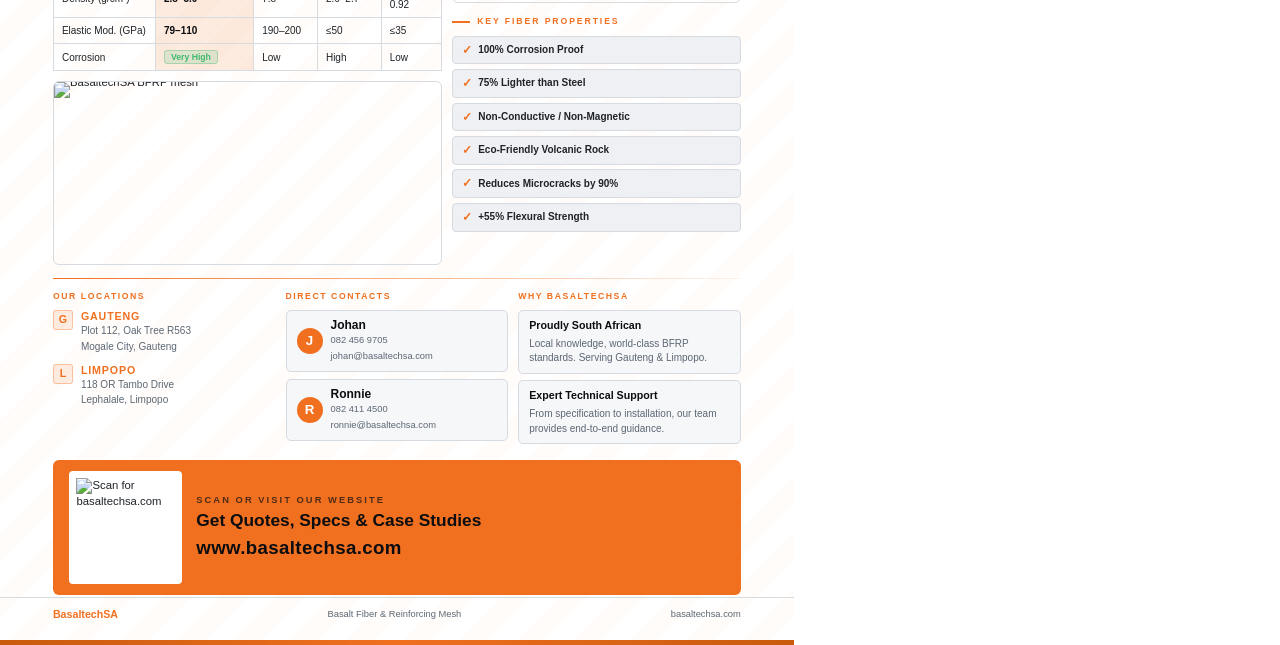
==== commit 882c0352: "flyer" ====
--- a/flyer/flyer_source_light.html
+++ b/flyer/flyer_source_light.html
@@ -468,11 +468,11 @@
         <div class="contact-col-title">Direct Contacts</div>
         <div class="person-card">
           <div class="person-avatar">J</div>
-          <div><span class="person-name">Johan</span><span class="person-detail">082 456 9705<br>johan@basaltechsa.co.za</span></div>
+          <div><span class="person-name">Johan</span><span class="person-detail">082 456 9705<br>johan@basaltechsa.com</span></div>
         </div>
         <div class="person-card">
           <div class="person-avatar">R</div>
-          <div><span class="person-name">Ronnie</span><span class="person-detail">082 411 4500<br>ronnie@basaltechsa.co.za</span></div>
+          <div><span class="person-name">Ronnie</span><span class="person-detail">082 411 4500<br>ronnie@basaltechsa.com</span></div>
         </div>
       </div>
       <div class="contact-col">
